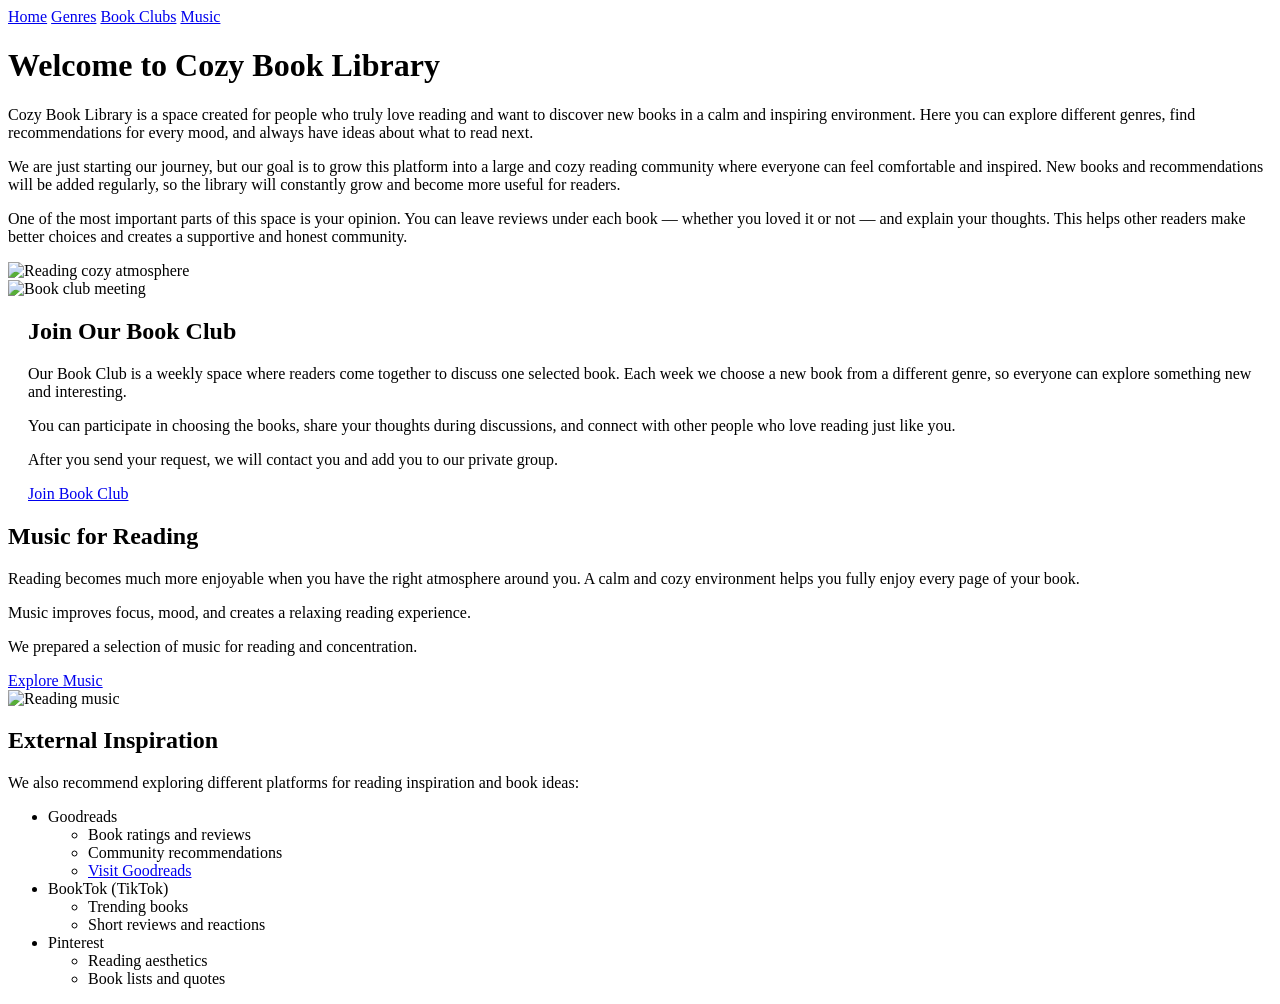
==== index.html @ 50bb55a7 "Create index.html" ====
<!DOCTYPE html>
<html lang="en">
<head>
<meta charset="UTF-8">
<meta name="viewport" content="width=device-width, initial-scale=1.0">

<title>Cozy Book Library</title>

<link rel="stylesheet" href="style.css">
</head>

<body>

<!-- NAVIGATION -->
<nav class="navbar">
  <a class="nav-btn" href="index.html">Home</a>
  <a class="nav-btn" href="genres.html">Genres</a>
  <a class="nav-btn" href="clubs.html">Book Clubs</a>
  <a class="nav-btn" href="music.html">Music</a>
</nav>

<div class="container">

<!-- ===== FIRST BLOCK ===== -->
<div class="book-card">

  <div style="flex:1;">
    <h1>Welcome to Cozy Book Library</h1>

    <p>
      Cozy Book Library is a space created for people who truly love reading and want to discover new books in a calm and inspiring environment. 
      Here you can explore different genres, find recommendations for every mood, and always have ideas about what to read next.
    </p>

    <p>
      We are just starting our journey, but our goal is to grow this platform into a large and cozy reading community where everyone can feel comfortable and inspired. 
      New books and recommendations will be added regularly, so the library will constantly grow and become more useful for readers.
    </p>

    <p>
      One of the most important parts of this space is your opinion. 
      You can leave reviews under each book — whether you loved it or not — and explain your thoughts. 
      This helps other readers make better choices and creates a supportive and honest community.
    </p>
  </div>

  <img src="images/home.jpg" alt="Reading cozy atmosphere">

</div>


<!-- ===== SECOND BLOCK ===== -->
<div class="book-card">

  <img src="images/bookclub-home.jpg" alt="Book club meeting">

  <div style="flex:1; margin-left:20px;">

    <h2>Join Our Book Club</h2>

    <p>
      Our Book Club is a weekly space where readers come together to discuss one selected book. 
      Each week we choose a new book from a different genre, so everyone can explore something new and interesting.
    </p>

    <p>
      You can participate in choosing the books, share your thoughts during discussions, and connect with other people who love reading just like you.
    </p>

    <p>
      After you send your request, we will contact you and add you to our private group.
    </p>

    <a href="clubs.html" class="btn">
      Join Book Club
    </a>

  </div>

</div>


<!-- ===== THIRD BLOCK ===== -->
<div class="book-card">

  <div style="flex:1;">

    <h2>Music for Reading</h2>

    <p>
      Reading becomes much more enjoyable when you have the right atmosphere around you. A calm and cozy environment helps you fully enjoy every page of your book.
    </p>

    <p>
      Music improves focus, mood, and creates a relaxing reading experience.
    </p>

    <p>
      We prepared a selection of music for reading and concentration.
    </p>

    <a href="music.html" class="btn">
      Explore Music
    </a>

  </div>

  <img src="images/music.jpg" alt="Reading music">

</div>


<!-- ===== EXTERNAL INSPIRATION BLOCK (FIXED) ===== -->
<div class="inspiration-box">

  <h2>External Inspiration</h2>

  <p>
    We also recommend exploring different platforms for reading inspiration and book ideas:
  </p>

  <ul class="inspiration-list">

    <li>Goodreads
      <ul>
        <li>Book ratings and reviews</li>
        <li>Community recommendations</li>
        <li><a href="https://www.goodreads.com" target="_blank">Visit Goodreads</a></li>
      </ul>
    </li>

    <li>BookTok (TikTok)
      <ul>
        <li>Trending books</li>
        <li>Short reviews and reactions</li>
      </ul>
    </li>

    <li>Pinterest
      <ul>
        <li>Reading aesthetics</li>
        <li>Book lists and quotes</li>
      </ul>
    </li>

  </ul>

</div>
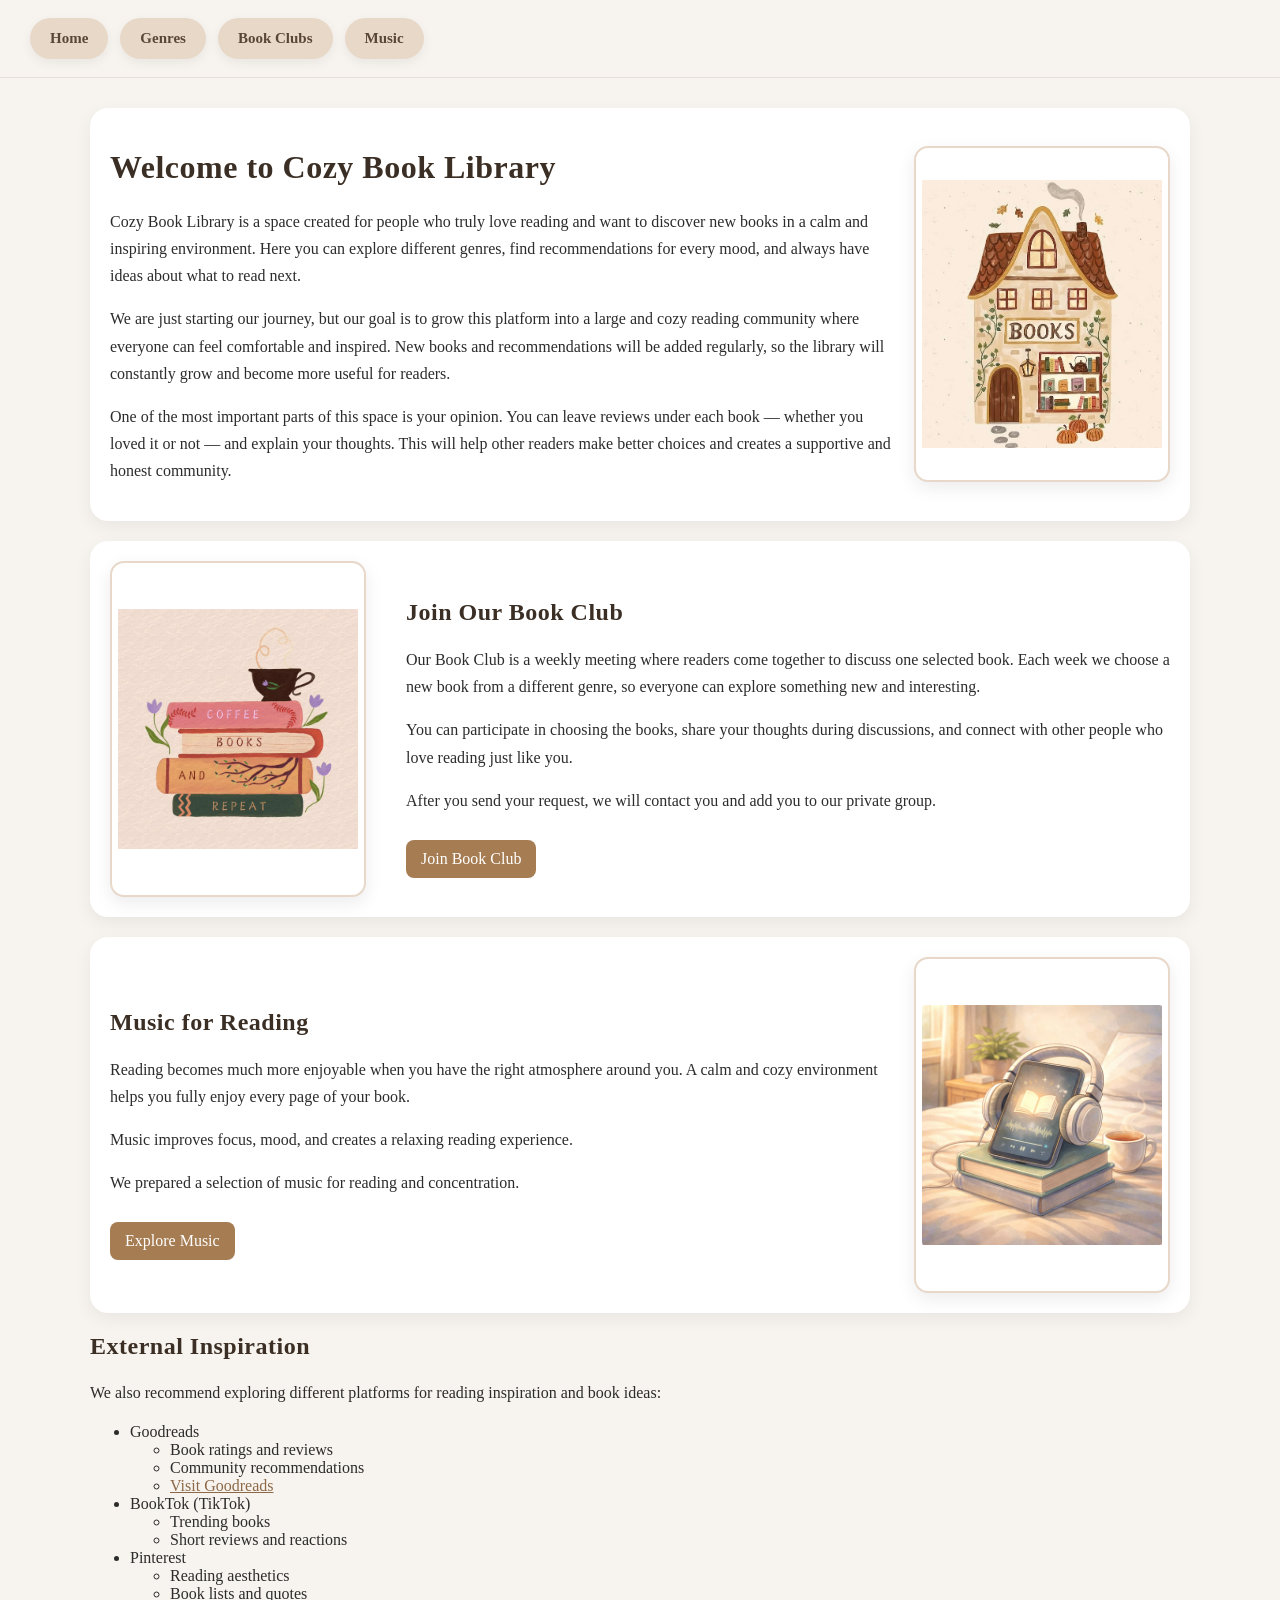
==== commit 164b4048: "Update index.html" ====
--- a/index.html
+++ b/index.html
@@ -40,7 +40,7 @@
     <p>
       One of the most important parts of this space is your opinion. 
       You can leave reviews under each book — whether you loved it or not — and explain your thoughts. 
-      This helps other readers make better choices and creates a supportive and honest community.
+      This will help other readers make better choices and creates a supportive and honest community.
     </p>
   </div>
 
@@ -59,7 +59,7 @@
     <h2>Join Our Book Club</h2>
 
     <p>
-      Our Book Club is a weekly space where readers come together to discuss one selected book. 
+      Our Book Club is a weekly meeting where readers come together to discuss one selected book. 
       Each week we choose a new book from a different genre, so everyone can explore something new and interesting.
     </p>
 
--- a/style.css
+++ b/style.css
@@ -0,0 +1,282 @@
+body {
+  margin: 0;
+  font-family: Georgia, serif;
+  background-color: #f7f3ee;
+  color: #2c2c2c;
+}
+
+/* ================= NAVBAR ================= */
+.navbar {
+  display: flex;
+  gap: 12px;
+  padding: 18px 30px;
+  background: #f7f3ee;
+  border-bottom: 1px solid #e6e0d8;
+}
+
+.navbar a {
+  padding: 12px 20px;
+  background: #e8d8c8;
+  color: #5a4636;
+  text-decoration: none;
+  border-radius: 999px;
+  font-weight: bold;
+  font-size: 15px;
+  box-shadow: 0 4px 12px rgba(0,0,0,0.06);
+  transition: all 0.25s ease;
+}
+
+.navbar a:hover {
+  background: #a67c52;
+  color: white;
+  transform: translateY(-3px);
+  box-shadow: 0 8px 18px rgba(0,0,0,0.15);
+}
+
+/* ================= CONTAINER ================= */
+.container {
+  width: 90%;
+  max-width: 1100px;
+  margin: auto;
+  padding: 30px 0;
+}
+
+/* ================= BOOK CARDS ================= */
+.book-card {
+  display: flex;
+  gap: 20px;
+  align-items: center;
+  background: #ffffff;
+  padding: 20px;
+  border-radius: 18px;
+  box-shadow: 0 6px 18px rgba(0,0,0,0.06);
+  margin-bottom: 20px;
+  animation: fadeIn 0.8s ease-in-out;
+}
+
+/* ================= TEXT ================= */
+h1, h2 {
+  color: #3b2f25;
+  letter-spacing: 0.5px;
+}
+
+p {
+  line-height: 1.7;
+  font-size: 16px;
+}
+
+/* ================= IMAGES ================= */
+.book-card img {
+  width: 240px;
+  height: 320px;
+  object-fit: contain;
+  background: #fff;
+  padding: 6px;
+  border-radius: 14px;
+  border: 2px solid #e7d8c9;
+  box-shadow: 0 6px 18px rgba(0,0,0,0.08);
+  flex-shrink: 0;
+  transition: transform 0.3s ease, box-shadow 0.3s ease;
+}
+
+.book-card img:hover {
+  transform: scale(1.03);
+  box-shadow: 0 10px 25px rgba(0,0,0,0.12);
+}
+
+/* ================= LINKS (FIXED 100%) ================= */
+a {
+  color: #8c6847;
+  text-decoration: underline;
+  cursor: pointer;
+  position: relative;
+  z-index: 999;
+}
+
+a:hover {
+  color: #a67c52;
+}
+
+/* button-style links */
+.book-card a {
+  display: inline-block;
+  margin-top: 10px;
+  padding: 10px 15px;
+  background: #a67c52;
+  color: white;
+  text-decoration: none;
+  border-radius: 8px;
+  transition: 0.2s;
+  position: relative;
+  z-index: 10;
+}
+
+.book-card a:hover {
+  background: #8c6847;
+}
+
+/* ================= TEXTAREA ================= */
+textarea {
+  font-family: Georgia, serif;
+  font-style: italic;
+  background: #fffaf5;
+  border: 1px solid #e7d8c9;
+  border-radius: 10px;
+  padding: 10px;
+}
+
+/* ================= BUTTONS ================= */
+button,
+input[type="submit"] {
+  background: #a67c52;
+  color: white;
+  border: none;
+  padding: 10px 14px;
+  border-radius: 10px;
+  cursor: pointer;
+  font-weight: bold;
+  transition: 0.2s;
+}
+
+button:hover,
+input[type="submit"]:hover {
+  background: #8c6847;
+}
+
+/* ================= GENRES GRID ================= */
+.genre-grid {
+  display: grid;
+  grid-template-columns: repeat(auto-fit, minmax(240px, 1fr));
+  gap: 28px;
+  margin-top: 35px;
+  padding: 10px 8px;
+  align-items: stretch;
+}
+
+/* ================= GENRE CARD ================= */
+.genre-card {
+  display: flex;
+  align-items: center;
+  justify-content: center;
+  min-height: 90px;
+  background: linear-gradient(135deg, #f0e4d8, #e6d6c6);
+  border-radius: 16px;
+  text-decoration: none;
+  color: #2f221b;
+  font-size: 16px;
+  font-weight: 600;
+  letter-spacing: 0.2px;
+  border: 1px solid rgba(120, 90, 70, 0.12);
+  box-shadow:
+    0 6px 14px rgba(0,0,0,0.08),
+    inset 0 1px 0 rgba(255,255,255,0.5);
+  text-shadow: 0 1px 1px rgba(0,0,0,0.15);
+  position: relative;
+  overflow: hidden;
+  transition: all 0.3s ease;
+}
+
+.genre-card::before {
+  content: "";
+  position: absolute;
+  inset: 0;
+  background: radial-gradient(
+    circle at top left,
+    rgba(255,255,255,0.4),
+    transparent 70%
+  );
+  opacity: 0.6;
+  pointer-events: none;
+}
+
+.genre-card:hover {
+  transform: translateY(-6px) scale(1.03);
+  background: linear-gradient(135deg, #ead8c8, #ddc7b3);
+  box-shadow:
+    0 14px 24px rgba(0,0,0,0.12),
+    inset 0 1px 0 rgba(255,255,255,0.4);
+  color: #1f1611;
+}
+
+.genre-card:active {
+  transform: scale(0.98);
+}
+
+/* ================= ANIMATION ================= */
+@keyframes fadeIn {
+  from {
+    opacity: 0;
+    transform: translateY(15px);
+  }
+  to {
+    opacity: 1;
+    transform: translateY(0);
+  }
+}
+
+/* ================= RESPONSIVE ================= */
+@media (max-width: 768px) {
+  .book-card {
+    flex-direction: column;
+    text-align: center;
+  }
+
+  .book-card img {
+    width: 100%;
+    height: auto;
+  }
+}
+/* ================= GENRES ================= */
+.genre-table {
+  width: 100%;
+  border-collapse: collapse;
+  margin-top: 25px;
+
+  font-size: 18px;
+}
+
+.genre-table th {
+  background: #f3e6da;
+  padding: 16px;
+  text-align: left;
+  color: #4a3b2f;
+
+  border-bottom: 2px solid #d8c9b8;
+  border-right: 1px solid #d8c9b8; 
+}
+
+.genre-table th:last-child {
+  border-right: none;
+}
+
+.genre-table td {
+  padding: 18px;
+  color: #3b2f25;
+  background: #fffaf5;
+
+  border-bottom: 1px solid #d8c9b8; 
+  border-right: 1px solid #d8c9b8;  
+}
+.genre-table td:last-child {
+  border-right: none;
+}
+
+.genre-table tr:hover td {
+  background: #f6e9df;
+}
+
+.genre-table a {
+  display: inline-block;
+  padding: 8px 14px;
+  background: #a67c52;
+  color: white;
+  text-decoration: none;
+
+  border-radius: 8px;
+  font-weight: 600;
+  font-size: 14px;
+}
+
+.genre-table a:hover {
+  background: #8c6847;
+}
